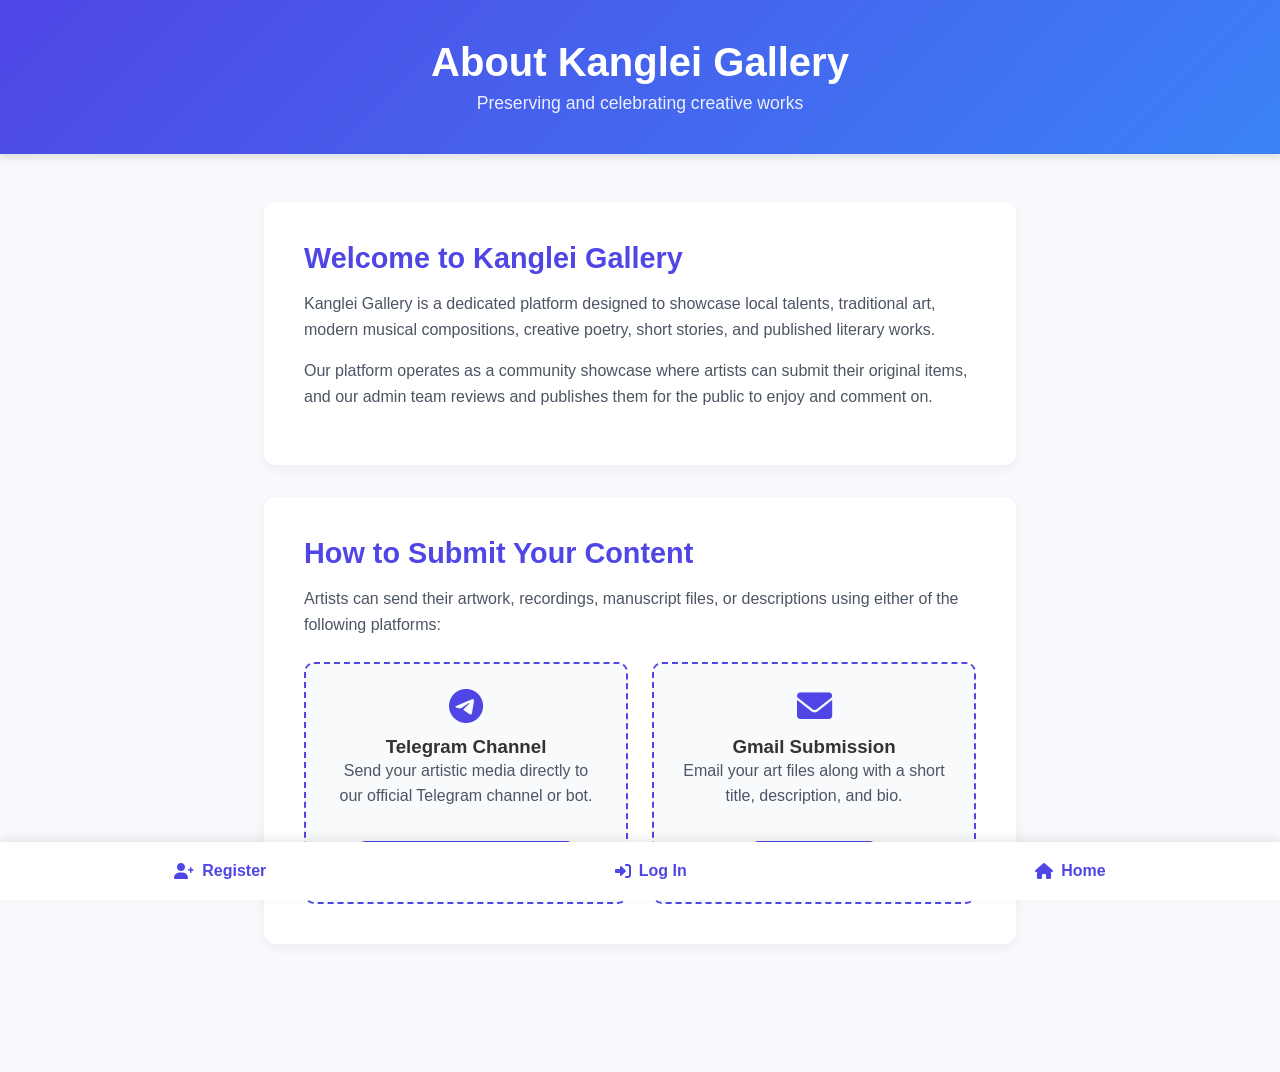
==== about.html @ 16e31f5e "Create About page with submission details Added HTML structure and styles for the About page, includ" ====
<!DOCTYPE html>
<html lang="en">
<head>
  <meta charset="UTF-8">
  <meta name="viewport" content="width=device-width, initial-scale=1.0">
  <title>About - Kanglei Gallery</title>
  <link rel="stylesheet" href="style.css">
  <link rel="stylesheet" href="https://cdnjs.cloudflare.com/ajax/libs/font-awesome/6.0.0/css/all.min.css">
  <style>
    .about-container {
      max-width: 800px;
      margin: 3rem auto;
      padding: 0 1.5rem;
    }
    .about-card {
      background: white;
      padding: 2.5rem;
      border-radius: 12px;
      box-shadow: 0 4px 12px rgba(0,0,0,0.05);
      margin-bottom: 2rem;
    }
    .about-card h2 {
      color: #4f46e5;
      margin-bottom: 1rem;
      font-size: 1.8rem;
    }
    .about-card p {
      line-height: 1.6;
      color: #4b5563;
      margin-bottom: 1rem;
    }
    .submission-methods {
      display: grid;
      grid-template-columns: repeat(auto-fit, minmax(240px, 1fr));
      gap: 1.5rem;
      margin-top: 1.5rem;
    }
    .sub-box {
      border: 2px dashed #4f46e5;
      padding: 1.5rem;
      border-radius: 10px;
      text-align: center;
      background: #f8fafc;
    }
    .sub-box i {
      font-size: 2.2rem;
      color: #4f46e5;
      margin-bottom: 0.8rem;
    }
    .sub-btn {
      display: inline-block;
      margin-top: 1rem;
      padding: 0.6rem 1.2rem;
      background-color: #4f46e5;
      color: white;
      text-decoration: none;
      border-radius: 6px;
      font-weight: 600;
    }
    .sub-btn:hover {
      background-color: #4338ca;
    }
  </style>
</head>
<body>

  <!-- Header -->
  <header class="header">
    <h1>About Kanglei Gallery</h1>
    <p>Preserving and celebrating creative works</p>
  </header>

  <main class="about-container">
    <!-- About Section -->
    <section class="about-card">
      <h2>Welcome to Kanglei Gallery</h2>
      <p>
        Kanglei Gallery is a dedicated platform designed to showcase local talents, traditional art, modern musical compositions, creative poetry, short stories, and published literary works.
      </p>
      <p>
        Our platform operates as a community showcase where artists can submit their original items, and our admin team reviews and publishes them for the public to enjoy and comment on.
      </p>
    </section>

    <!-- Submission Section -->
    <section class="about-card">
      <h2>How to Submit Your Content</h2>
      <p>Artists can send their artwork, recordings, manuscript files, or descriptions using either of the following platforms:</p>

      <div class="submission-methods">
        <!-- Telegram Box -->
        <div class="sub-box">
          <i class="fa-brands fa-telegram"></i>
          <h3>Telegram Channel</h3>
          <p>Send your artistic media directly to our official Telegram channel or bot.</p>
          <!-- TODO: Replace "YOUR_TELEGRAM_LINK_HERE" with your actual link later -->
          <a href="YOUR_TELEGRAM_LINK_HERE" target="_blank" class="sub-btn">Join Telegram Channel</a>
        </div>

        <!-- Gmail Box -->
        <div class="sub-box">
          <i class="fa-solid fa-envelope"></i>
          <h3>Gmail Submission</h3>
          <p>Email your art files along with a short title, description, and bio.</p>
          <!-- TODO: Replace "YOUR_EMAIL_HERE@gmail.com" with your actual address later -->
          <a href="mailto:YOUR_EMAIL_HERE@gmail.com" class="sub-btn">Send Email</a>
        </div>
      </div>
    </section>
  </main>

  <!-- Bottom Navigation Link Bar -->
  <footer class="bottom-nav">
    <a href="register.html" class="nav-btn"><i class="fa-solid fa-user-plus"></i> Register</a>
    <a href="login.html" class="nav-btn"><i class="fa-solid fa-right-to-bracket"></i> Log In</a>
    <a href="index.html" class="nav-btn"><i class="fa-solid fa-house"></i> Home</a>
  </footer>

</body>
</html>
---- style.css ----
* {
  margin: 0;
  padding: 0;
  box-sizing: border-box;
  font-family: 'Segoe UI', Tahoma, Geneva, Verdana, sans-serif;
}

body {
  background-color: #f7f9fc;
  color: #333;
  padding-bottom: 80px; /* Space for fixed bottom nav */
}

/* Header Styles */
.header {
  text-align: center;
  padding: 2.5rem 1rem;
  background: linear-gradient(135deg, #4f46e5, #3b82f6);
  color: white;
  box-shadow: 0 4px 6px rgba(0, 0, 0, 0.1);
}

.header h1 {
  font-size: 2.5rem;
  margin-bottom: 0.5rem;
}

.header p {
  font-size: 1.1rem;
  opacity: 0.9;
}

/* Gallery Grid Layout */
.gallery-container {
  display: grid;
  grid-template-columns: repeat(auto-fit, minmax(260px, 1fr));
  gap: 1.5rem;
  max-width: 1100px;
  margin: 2.5rem auto;
  padding: 0 1.5rem;
}

.category-card {
  background: white;
  padding: 2rem;
  border-radius: 12px;
  text-align: center;
  cursor: pointer;
  box-shadow: 0 4px 12px rgba(0, 0, 0, 0.05);
  transition: transform 0.2s ease, box-shadow 0.2s ease;
}

.category-card:hover {
  transform: translateY(-5px);
  box-shadow: 0 8px 20px rgba(0, 0, 0, 0.1);
}

.category-icon {
  font-size: 2.5rem;
  color: #4f46e5;
  margin-bottom: 1rem;
}

.category-card h3 {
  font-size: 1.25rem;
  margin-bottom: 0.5rem;
  color: #1f2937;
}

.category-card p {
  font-size: 0.90rem;
  color: #6b7280;
  line-height: 1.4;
}

/* Bottom Navigation Action Bar */
.bottom-nav {
  position: fixed;
  bottom: 0;
  left: 0;
  width: 100%;
  background-color: #ffffff;
  display: flex;
  justify-content: space-around;
  padding: 0.75rem 0;
  box-shadow: 0 -4px 10px rgba(0, 0, 0, 0.08);
  z-index: 1000;
}

.nav-btn {
  text-decoration: none;
  color: #4f46e5;
  font-weight: 600;
  font-size: 1rem;
  display: flex;
  align-items: center;
  gap: 0.5rem;
  padding: 0.5rem 1rem;
  border-radius: 6px;
  transition: background-color 0.2s ease;
}

.nav-btn:hover {
  background-color: #eef2ff;
}
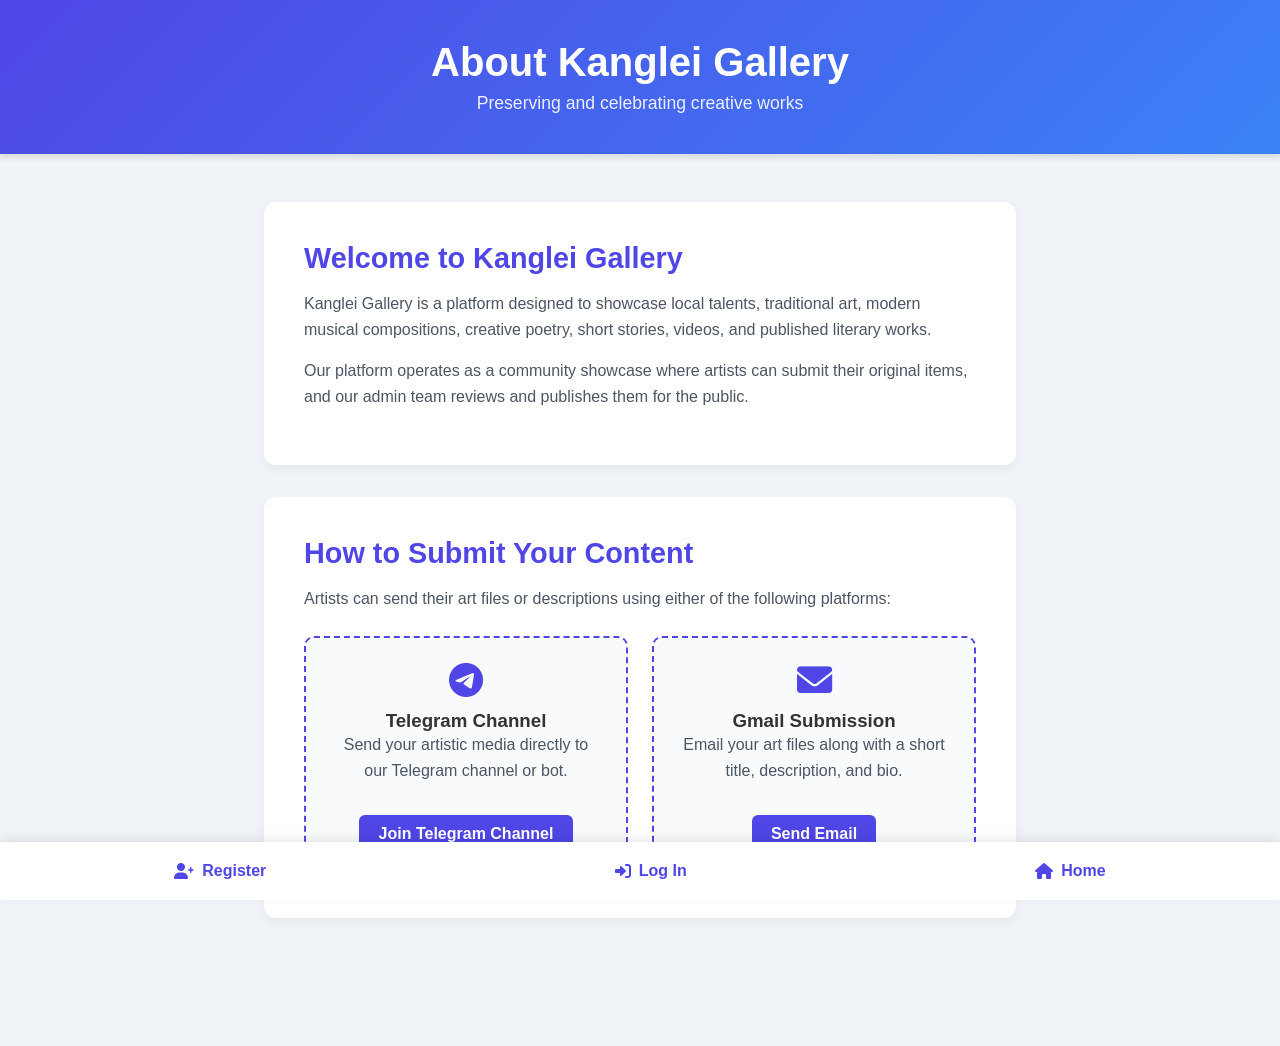
==== commit 7599f071: "Update about.html" ====
--- a/about.html
+++ b/about.html
@@ -71,38 +71,34 @@
   </header>
 
   <main class="about-container">
-    <!-- About Section -->
     <section class="about-card">
       <h2>Welcome to Kanglei Gallery</h2>
       <p>
-        Kanglei Gallery is a dedicated platform designed to showcase local talents, traditional art, modern musical compositions, creative poetry, short stories, and published literary works.
+        Kanglei Gallery is a platform designed to showcase local talents, traditional art, modern musical compositions, creative poetry, short stories, videos, and published literary works.
       </p>
       <p>
-        Our platform operates as a community showcase where artists can submit their original items, and our admin team reviews and publishes them for the public to enjoy and comment on.
+        Our platform operates as a community showcase where artists can submit their original items, and our admin team reviews and publishes them for the public.
       </p>
     </section>
 
-    <!-- Submission Section -->
     <section class="about-card">
       <h2>How to Submit Your Content</h2>
-      <p>Artists can send their artwork, recordings, manuscript files, or descriptions using either of the following platforms:</p>
+      <p>Artists can send their art files or descriptions using either of the following platforms:</p>
 
       <div class="submission-methods">
-        <!-- Telegram Box -->
+        <!-- Telegram Link -->
         <div class="sub-box">
           <i class="fa-brands fa-telegram"></i>
           <h3>Telegram Channel</h3>
-          <p>Send your artistic media directly to our official Telegram channel or bot.</p>
-          <!-- TODO: Replace "YOUR_TELEGRAM_LINK_HERE" with your actual link later -->
+          <p>Send your artistic media directly to our Telegram channel or bot.</p>
           <a href="YOUR_TELEGRAM_LINK_HERE" target="_blank" class="sub-btn">Join Telegram Channel</a>
         </div>
 
-        <!-- Gmail Box -->
+        <!-- Gmail Link -->
         <div class="sub-box">
           <i class="fa-solid fa-envelope"></i>
           <h3>Gmail Submission</h3>
           <p>Email your art files along with a short title, description, and bio.</p>
-          <!-- TODO: Replace "YOUR_EMAIL_HERE@gmail.com" with your actual address later -->
           <a href="mailto:YOUR_EMAIL_HERE@gmail.com" class="sub-btn">Send Email</a>
         </div>
       </div>
--- a/style.css
+++ b/style.css
@@ -6,9 +6,9 @@
 }
 
 body {
-  background-color: #f7f9fc;
+  background-color: #f0f4f9; /* Light ice-blue background */
   color: #333;
-  padding-bottom: 80px; /* Space for fixed bottom nav */
+  padding-bottom: 80px; /* Space for fixed bottom navigation */
 }
 
 /* Header Styles */
@@ -103,3 +103,64 @@
 .nav-btn:hover {
   background-color: #eef2ff;
 }
+
+/* Form Styles */
+.auth-form-container {
+  max-width: 400px;
+  margin: 4rem auto;
+  background: white;
+  padding: 2.5rem;
+  border-radius: 12px;
+  box-shadow: 0 4px 12px rgba(0,0,0,0.05);
+}
+
+.auth-form-container h2 {
+  margin-bottom: 1.5rem;
+  text-align: center;
+  color: #1f2937;
+}
+
+.form-group {
+  margin-bottom: 1.2rem;
+}
+
+.form-group label {
+  display: block;
+  margin-bottom: 0.4rem;
+  font-weight: 500;
+  font-size: 0.9rem;
+}
+
+.form-group input {
+  width: 100%;
+  padding: 0.75rem;
+  border: 1px solid #d1d5db;
+  border-radius: 6px;
+  font-size: 1rem;
+}
+
+.submit-btn {
+  width: 100%;
+  padding: 0.75rem;
+  background-color: #4f46e5;
+  color: white;
+  border: none;
+  border-radius: 6px;
+  font-size: 1rem;
+  font-weight: 600;
+  cursor: pointer;
+  margin-top: 1rem;
+}
+
+.submit-btn:hover {
+  background-color: #4338ca;
+}
+
+.back-home {
+  display: block;
+  text-align: center;
+  margin-top: 1rem;
+  color: #6b7280;
+  text-decoration: none;
+  font-size: 0.9rem;
+}
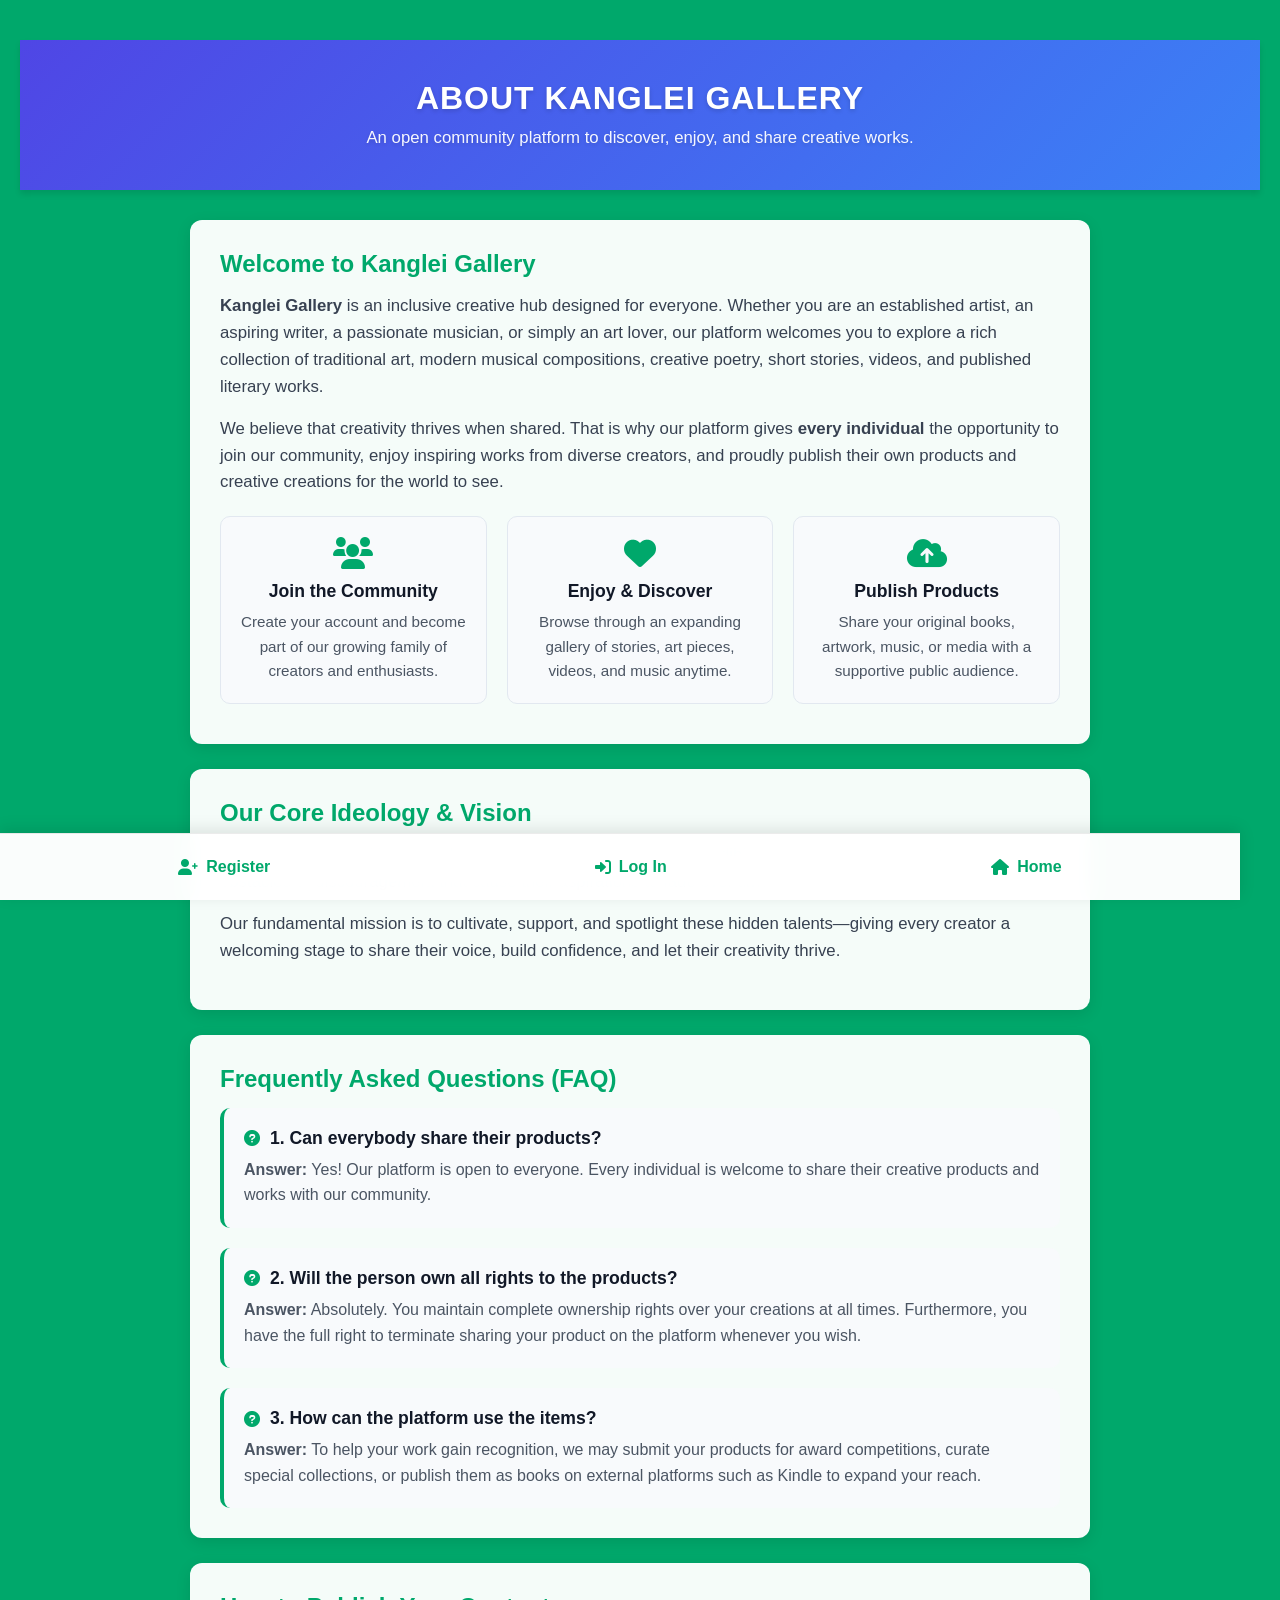
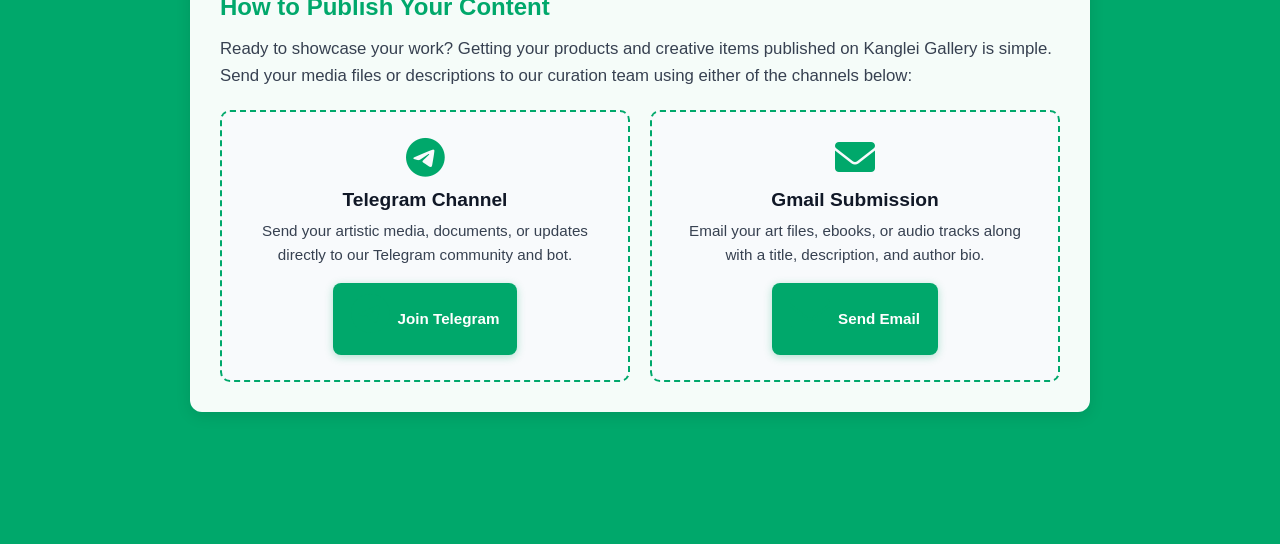
==== commit 05611856: "Update about.html" ====
--- a/about.html
+++ b/about.html
@@ -7,58 +7,241 @@
   <link rel="stylesheet" href="style.css">
   <link rel="stylesheet" href="https://cdnjs.cloudflare.com/ajax/libs/font-awesome/6.0.0/css/all.min.css">
   <style>
+    * {
+        box-sizing: border-box;
+        margin: 0;
+        padding: 0;
+        font-family: 'Inter', -apple-system, BlinkMacSystemFont, "Segoe UI", Roboto, sans-serif;
+    }
+
+    body {
+        background-color: #00A86B;
+        min-height: 100vh;
+        padding: 40px 20px 0 20px;
+        color: #1a1a1a;
+        display: flex;
+        flex-direction: column;
+    }
+
     .about-container {
-      max-width: 800px;
-      margin: 3rem auto;
-      padding: 0 1.5rem;
-    }
+      max-width: 900px;
+      margin: 0 auto 40px auto;
+      flex: 1;
+      width: 100%;
+    }
+
+    /* Header Styling */
+    .header {
+        text-align: center;
+        margin-bottom: 30px;
+        color: #ffffff;
+        text-shadow: 0 2px 4px rgba(0,0,0,0.15);
+    }
+
+    .header h1 {
+        font-size: 2rem;
+        font-weight: 800;
+        letter-spacing: 1px;
+        margin-bottom: 8px;
+        text-transform: uppercase;
+    }
+
+    .header p {
+        font-size: 1.05rem;
+        opacity: 0.95;
+        max-width: 600px;
+        margin: 0 auto;
+        line-height: 1.5;
+    }
+
     .about-card {
-      background: white;
-      padding: 2.5rem;
+      background: rgba(255, 255, 255, 0.96);
+      padding: 30px;
       border-radius: 12px;
-      box-shadow: 0 4px 12px rgba(0,0,0,0.05);
-      margin-bottom: 2rem;
-    }
+      box-shadow: 0 4px 15px rgba(0,0,0,0.1);
+      margin-bottom: 25px;
+      backdrop-filter: blur(5px);
+    }
+
     .about-card h2 {
-      color: #4f46e5;
-      margin-bottom: 1rem;
-      font-size: 1.8rem;
-    }
+      color: #00A86B;
+      margin-bottom: 15px;
+      font-size: 1.5rem;
+      font-weight: 800;
+    }
+
     .about-card p {
       line-height: 1.6;
+      color: #374151;
+      margin-bottom: 15px;
+      font-size: 1.05rem;
+    }
+
+    /* Feature Grid */
+    .features-grid {
+      display: grid;
+      grid-template-columns: repeat(auto-fit, minmax(220px, 1fr));
+      gap: 20px;
+      margin-top: 20px;
+      margin-bottom: 10px;
+    }
+
+    .feature-item {
+      background: #f8fafc;
+      padding: 20px;
+      border-radius: 10px;
+      border: 1px solid #e2e8f0;
+      text-align: center;
+    }
+
+    .feature-item i {
+      font-size: 2rem;
+      color: #00A86B;
+      margin-bottom: 12px;
+    }
+
+    .feature-item h3 {
+      font-size: 1.1rem;
+      font-weight: 700;
+      color: #111827;
+      margin-bottom: 8px;
+    }
+
+    .feature-item p {
+      font-size: 0.95rem;
       color: #4b5563;
-      margin-bottom: 1rem;
-    }
+      margin-bottom: 0;
+    }
+
+    /* FAQ List Styling */
+    .faq-list {
+      display: flex;
+      flex-direction: column;
+      gap: 20px;
+      margin-top: 15px;
+    }
+
+    .faq-item {
+      background: #f8fafc;
+      padding: 20px;
+      border-radius: 10px;
+      border-left: 4px solid #00A86B;
+    }
+
+    .faq-item h3 {
+      font-size: 1.1rem;
+      font-weight: 700;
+      color: #111827;
+      margin-bottom: 8px;
+      display: flex;
+      align-items: center;
+      gap: 10px;
+    }
+
+    .faq-item h3 i {
+      color: #00A86B;
+      font-size: 1rem;
+    }
+
+    .faq-item p {
+      font-size: 1rem;
+      color: #4b5563;
+      margin-bottom: 0;
+    }
+
     .submission-methods {
       display: grid;
-      grid-template-columns: repeat(auto-fit, minmax(240px, 1fr));
-      gap: 1.5rem;
-      margin-top: 1.5rem;
-    }
+      grid-template-columns: repeat(auto-fit, minmax(260px, 1fr));
+      gap: 20px;
+      margin-top: 20px;
+    }
+
     .sub-box {
-      border: 2px dashed #4f46e5;
-      padding: 1.5rem;
+      border: 2px dashed #00A86B;
+      padding: 25px;
       border-radius: 10px;
       text-align: center;
       background: #f8fafc;
     }
+
     .sub-box i {
-      font-size: 2.2rem;
-      color: #4f46e5;
-      margin-bottom: 0.8rem;
-    }
+      font-size: 2.5rem;
+      color: #00A86B;
+      margin-bottom: 12px;
+    }
+
+    .sub-box h3 {
+      font-size: 1.2rem;
+      font-weight: 700;
+      color: #111827;
+      margin-bottom: 8px;
+    }
+
+    .sub-box p {
+      font-size: 0.95rem;
+      margin-bottom: 15px;
+    }
+
     .sub-btn {
-      display: inline-block;
-      margin-top: 1rem;
-      padding: 0.6rem 1.2rem;
-      background-color: #4f46e5;
+      display: inline-flex;
+      align-items: center;
+      gap: 8px;
+      background-color: #00A86B;
       color: white;
       text-decoration: none;
-      border-radius: 6px;
-      font-weight: 600;
-    }
+      padding: 10px 18px;
+      border-radius: 8px;
+      font-weight: 700;
+      font-size: 0.95rem;
+      transition: background-color 0.2s ease, transform 0.1s ease;
+      box-shadow: 0 2px 8px rgba(0,168,107,0.3);
+    }
+
     .sub-btn:hover {
-      background-color: #4338ca;
+      background-color: #008f5a;
+      transform: translateY(-1px);
+    }
+
+    /* Bottom Navigation Bar */
+    .bottom-nav {
+        background-color: rgba(255, 255, 255, 0.98);
+        border-top: 1px solid rgba(0,0,0,0.08);
+        display: flex;
+        justify-content: space-around;
+        padding: 16px;
+        position: sticky;
+        bottom: 0;
+        margin: 0 -20px;
+        box-shadow: 0 -4px 15px rgba(0,0,0,0.1);
+        backdrop-filter: blur(10px);
+        z-index: 50;
+    }
+
+    .nav-btn {
+        text-decoration: none;
+        color: #00A86B;
+        font-weight: 700;
+        display: flex;
+        align-items: center;
+        gap: 8px;
+        font-size: 1rem;
+        transition: color 0.2s;
+    }
+
+    .nav-btn:hover {
+        color: #007a4d;
+    }
+
+    @media (max-width: 640px) {
+      body {
+          padding: 24px 12px 0 12px;
+      }
+      .header h1 {
+          font-size: 1.5rem;
+      }
+      .bottom-nav {
+          margin: 0 -12px;
+      }
     }
   </style>
 </head>
@@ -67,39 +250,92 @@
   <!-- Header -->
   <header class="header">
     <h1>About Kanglei Gallery</h1>
-    <p>Preserving and celebrating creative works</p>
+    <p>An open community platform to discover, enjoy, and share creative works.</p>
   </header>
 
   <main class="about-container">
+    <!-- Welcome & Purpose Card -->
     <section class="about-card">
       <h2>Welcome to Kanglei Gallery</h2>
       <p>
-        Kanglei Gallery is a platform designed to showcase local talents, traditional art, modern musical compositions, creative poetry, short stories, videos, and published literary works.
+        <strong>Kanglei Gallery</strong> is an inclusive creative hub designed for everyone. Whether you are an established artist, an aspiring writer, a passionate musician, or simply an art lover, our platform welcomes you to explore a rich collection of traditional art, modern musical compositions, creative poetry, short stories, videos, and published literary works.
       </p>
       <p>
-        Our platform operates as a community showcase where artists can submit their original items, and our admin team reviews and publishes them for the public.
+        We believe that creativity thrives when shared. That is why our platform gives <strong>every individual</strong> the opportunity to join our community, enjoy inspiring works from diverse creators, and proudly publish their own products and creative creations for the world to see.
+      </p>
+
+      <div class="features-grid">
+        <div class="feature-item">
+          <i class="fa-solid fa-users"></i>
+          <h3>Join the Community</h3>
+          <p>Create your account and become part of our growing family of creators and enthusiasts.</p>
+        </div>
+        <div class="feature-item">
+          <i class="fa-solid fa-heart"></i>
+          <h3>Enjoy & Discover</h3>
+          <p>Browse through an expanding gallery of stories, art pieces, videos, and music anytime.</p>
+        </div>
+        <div class="feature-item">
+          <i class="fa-solid fa-cloud-arrow-up"></i>
+          <h3>Publish Products</h3>
+          <p>Share your original books, artwork, music, or media with a supportive public audience.</p>
+        </div>
+      </div>
+    </section>
+
+    <!-- Core Ideology Card -->
+    <section class="about-card">
+      <h2>Our Core Ideology & Vision</h2>
+      <p>
+        Across our communities, countless young individuals possess incredible creative potential, but often face obstacles or discouragement that cause their aspirations to fade over time. 
+      </p>
+      <p>
+        Our fundamental mission is to cultivate, support, and spotlight these hidden talents—giving every creator a welcoming stage to share their voice, build confidence, and let their creativity thrive.
       </p>
     </section>
 
+    <!-- FAQ Card -->
     <section class="about-card">
-      <h2>How to Submit Your Content</h2>
-      <p>Artists can send their art files or descriptions using either of the following platforms:</p>
+      <h2>Frequently Asked Questions (FAQ)</h2>
+      
+      <div class="faq-list">
+        <div class="faq-item">
+          <h3><i class="fa-solid fa-circle-question"></i> 1. Can everybody share their products?</h3>
+          <p><strong>Answer:</strong> Yes! Our platform is open to everyone. Every individual is welcome to share their creative products and works with our community.</p>
+        </div>
+
+        <div class="faq-item">
+          <h3><i class="fa-solid fa-circle-question"></i> 2. Will the person own all rights to the products?</h3>
+          <p><strong>Answer:</strong> Absolutely. You maintain complete ownership rights over your creations at all times. Furthermore, you have the full right to terminate sharing your product on the platform whenever you wish.</p>
+        </div>
+
+        <div class="faq-item">
+          <h3><i class="fa-solid fa-circle-question"></i> 3. How can the platform use the items?</h3>
+          <p><strong>Answer:</strong> To help your work gain recognition, we may submit your products for award competitions, curate special collections, or publish them as books on external platforms such as Kindle to expand your reach.</p>
+        </div>
+      </div>
+    </section>
+
+    <!-- Submission Card -->
+    <section class="about-card">
+      <h2>How to Publish Your Content</h2>
+      <p>Ready to showcase your work? Getting your products and creative items published on Kanglei Gallery is simple. Send your media files or descriptions to our curation team using either of the channels below:</p>
 
       <div class="submission-methods">
         <!-- Telegram Link -->
         <div class="sub-box">
           <i class="fa-brands fa-telegram"></i>
           <h3>Telegram Channel</h3>
-          <p>Send your artistic media directly to our Telegram channel or bot.</p>
-          <a href="YOUR_TELEGRAM_LINK_HERE" target="_blank" class="sub-btn">Join Telegram Channel</a>
+          <p>Send your artistic media, documents, or updates directly to our Telegram community and bot.</p>
+          <a href="https://t.me/kangleigallary" target="_blank" class="sub-btn"><i class="fa-brands fa-telegram"></i> Join Telegram</a>
         </div>
 
         <!-- Gmail Link -->
         <div class="sub-box">
           <i class="fa-solid fa-envelope"></i>
           <h3>Gmail Submission</h3>
-          <p>Email your art files along with a short title, description, and bio.</p>
-          <a href="mailto:YOUR_EMAIL_HERE@gmail.com" class="sub-btn">Send Email</a>
+          <p>Email your art files, ebooks, or audio tracks along with a title, description, and author bio.</p>
+          <a href="mailto:thongamlanchenbi11@gmail.com" class="sub-btn"><i class="fa-solid fa-envelope"></i> Send Email</a>
         </div>
       </div>
     </section>
--- a/style.css
+++ b/style.css
@@ -41,7 +41,7 @@
 }
 
 .category-card {
-  background: white;
+  background: pink;
   padding: 2rem;
   border-radius: 12px;
   text-align: center;
@@ -101,7 +101,7 @@
 }
 
 .nav-btn:hover {
-  background-color: #eef2ff;
+  background-color: #fdf2f4;
 }
 
 /* Form Styles */
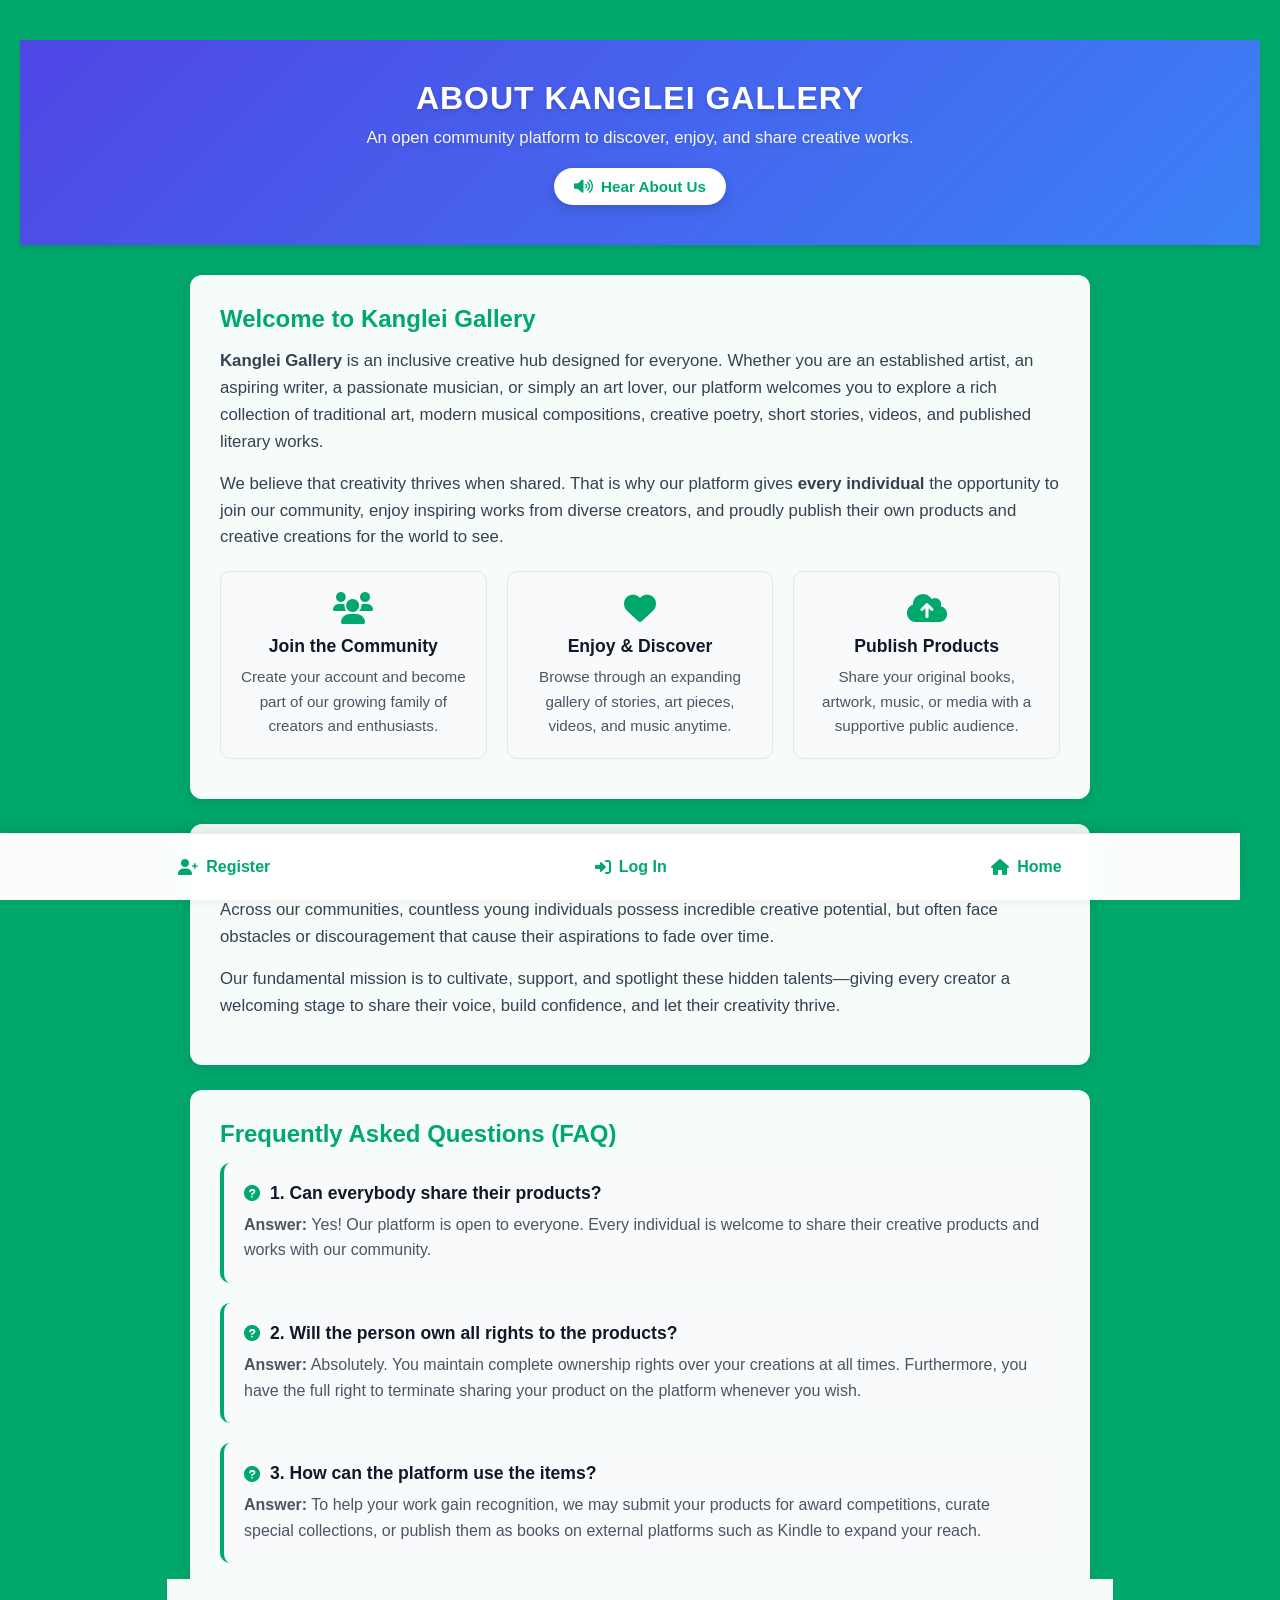
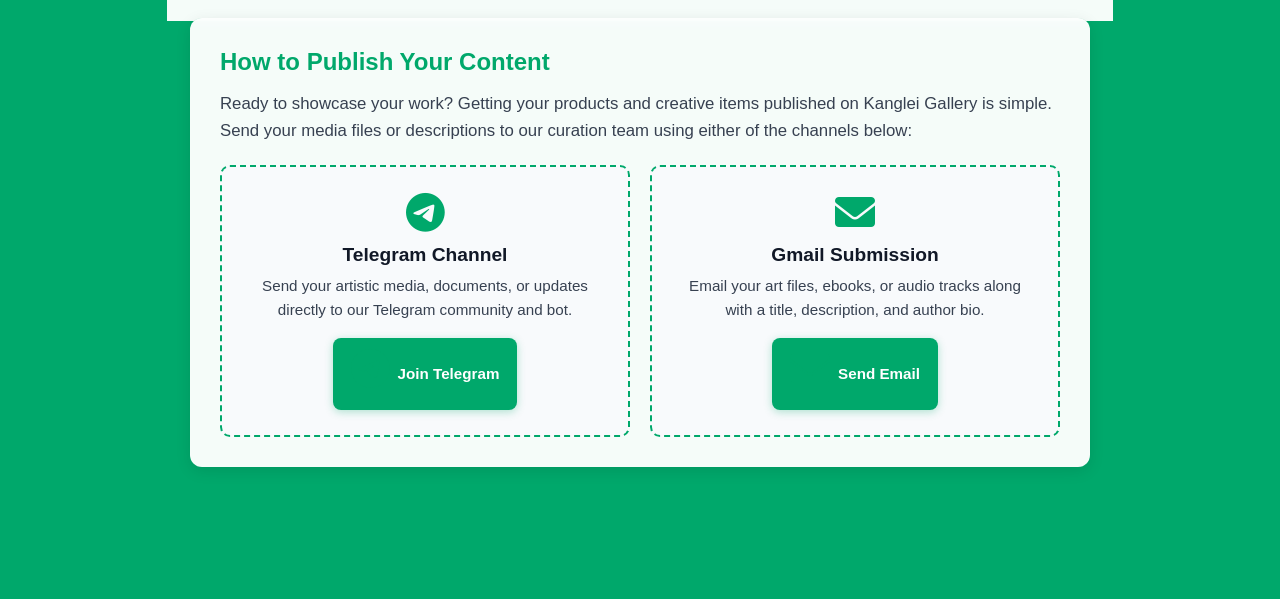
==== commit 5796a8a1: "Update about.html" ====
--- a/about.html
+++ b/about.html
@@ -50,8 +50,36 @@
         font-size: 1.05rem;
         opacity: 0.95;
         max-width: 600px;
-        margin: 0 auto;
+        margin: 0 auto 18px auto;
         line-height: 1.5;
+    }
+
+    /* Hear About Us Button */
+    .hear-us-btn {
+        display: inline-flex;
+        align-items: center;
+        gap: 8px;
+        background-color: #ffffff;
+        color: #00A86B;
+        border: none;
+        padding: 10px 20px;
+        border-radius: 25px;
+        font-size: 0.95rem;
+        font-weight: 800;
+        cursor: pointer;
+        box-shadow: 0 4px 12px rgba(0, 0, 0, 0.15);
+        transition: all 0.2s ease;
+    }
+
+    .hear-us-btn:hover {
+        background-color: #f8fafc;
+        transform: translateY(-2px);
+        box-shadow: 0 6px 16px rgba(0, 0, 0, 0.2);
+    }
+
+    .hear-us-btn.playing {
+        background-color: #111827;
+        color: #ffffff;
     }
 
     .about-card {
@@ -251,6 +279,12 @@
   <header class="header">
     <h1>About Kanglei Gallery</h1>
     <p>An open community platform to discover, enjoy, and share creative works.</p>
+    
+    <!-- Hear About Us Audio Button -->
+    <button class="hear-us-btn" id="audioBtn" onclick="playAboutAudio()">
+        <i class="fa-solid fa-volume-high" id="audioIcon"></i> <span id="audioText">Hear About Us</span>
+    </button>
+    <audio id="aboutAudio" src="audio/karamna.mpeg"></audio>
   </header>
 
   <main class="about-container">
@@ -348,5 +382,33 @@
     <a href="index.html" class="nav-btn"><i class="fa-solid fa-house"></i> Home</a>
   </footer>
 
+  <script>
+    function playAboutAudio() {
+        const audio = document.getElementById('aboutAudio');
+        const btn = document.getElementById('audioBtn');
+        const icon = document.getElementById('audioIcon');
+        const text = document.getElementById('audioText');
+
+        if (audio.paused) {
+            audio.play();
+            btn.classList.add('playing');
+            icon.className = 'fa-solid fa-pause';
+            text.textContent = 'Pause Audio';
+        } else {
+            audio.pause();
+            btn.classList.remove('playing');
+            icon.className = 'fa-solid fa-volume-high';
+            text.textContent = 'Hear About Us';
+        }
+
+        // Reset button state when audio finishes playing
+        audio.onended = function() {
+            btn.classList.remove('playing');
+            icon.className = 'fa-solid fa-volume-high';
+            text.textContent = 'Hear About Us';
+        };
+    }
+  </script>
+
 </body>
 </html>
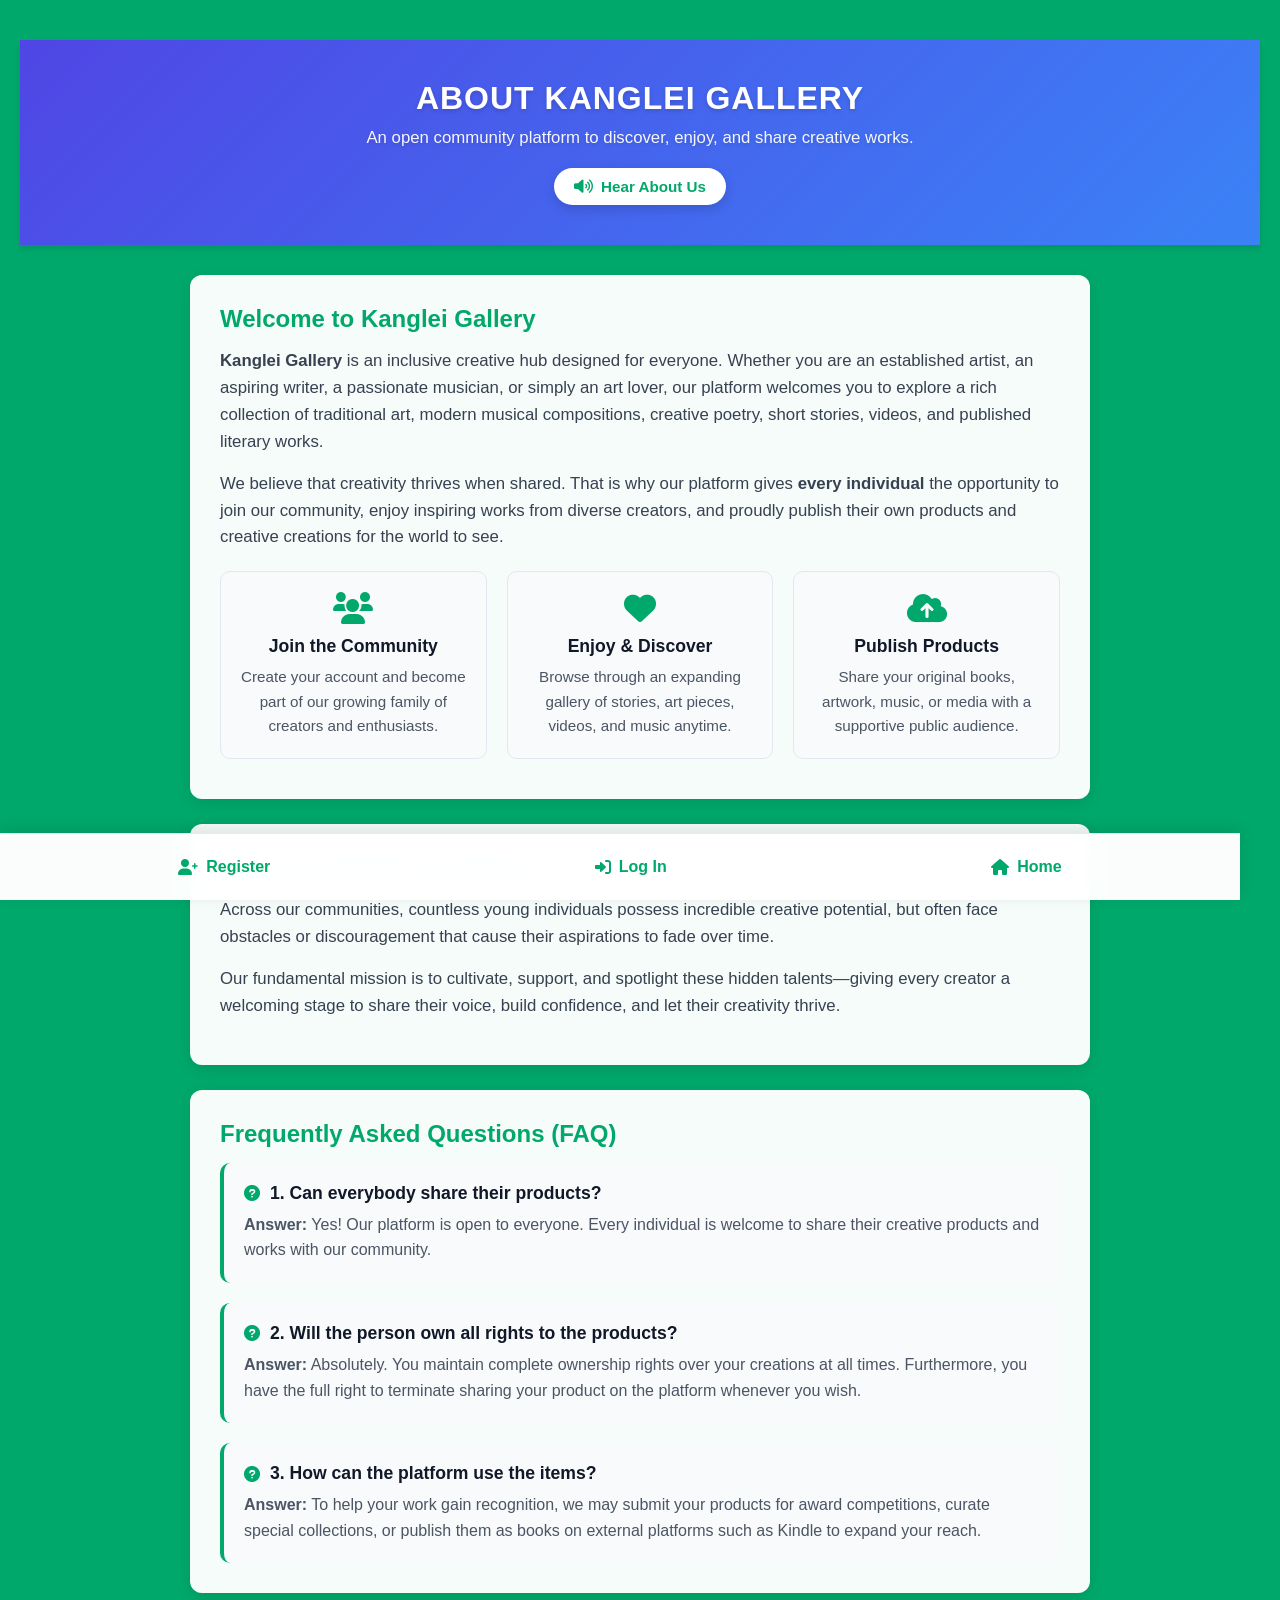
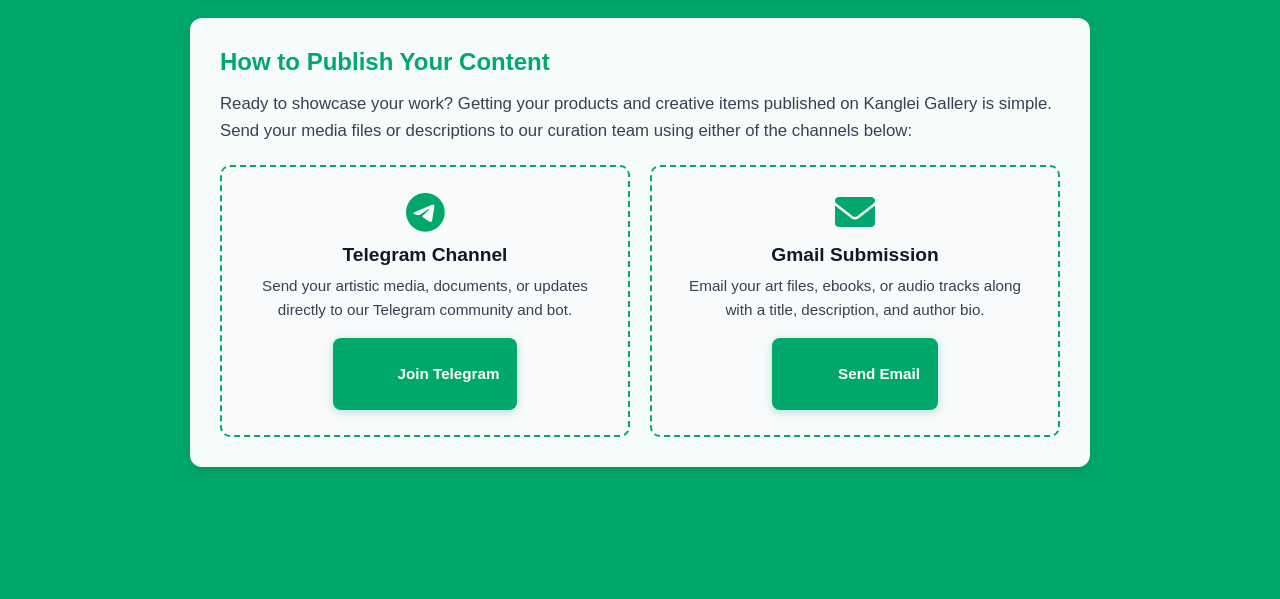
==== commit 9183d6e7: "Fix HTML encoding issues in about.html" ====
--- a/about.html
+++ b/about.html
@@ -284,7 +284,7 @@
     <button class="hear-us-btn" id="audioBtn" onclick="playAboutAudio()">
         <i class="fa-solid fa-volume-high" id="audioIcon"></i> <span id="audioText">Hear About Us</span>
     </button>
-    <audio id="aboutAudio" src="audio/karamna.mpeg"></audio>
+    <audio id="aboutAudio" src="audio/about.mp3"></audio>
   </header>
 
   <main class="about-container">
